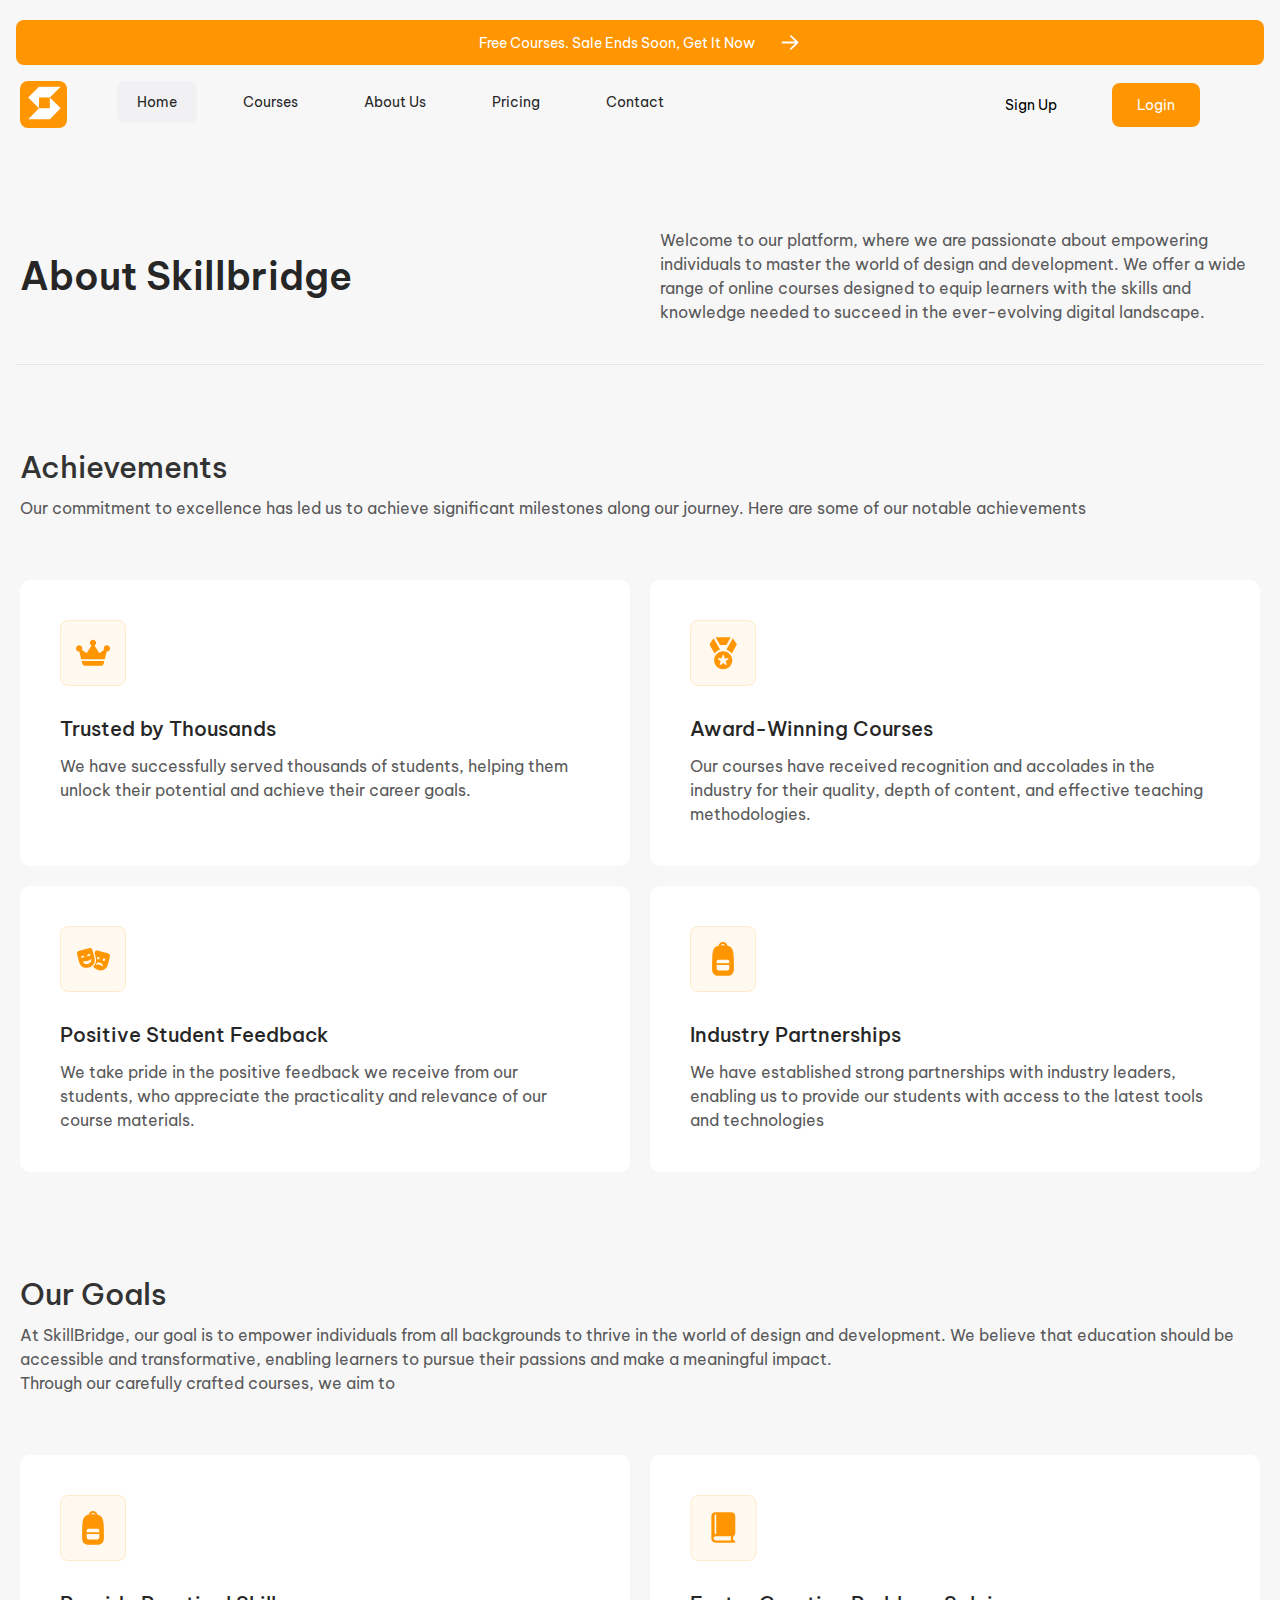
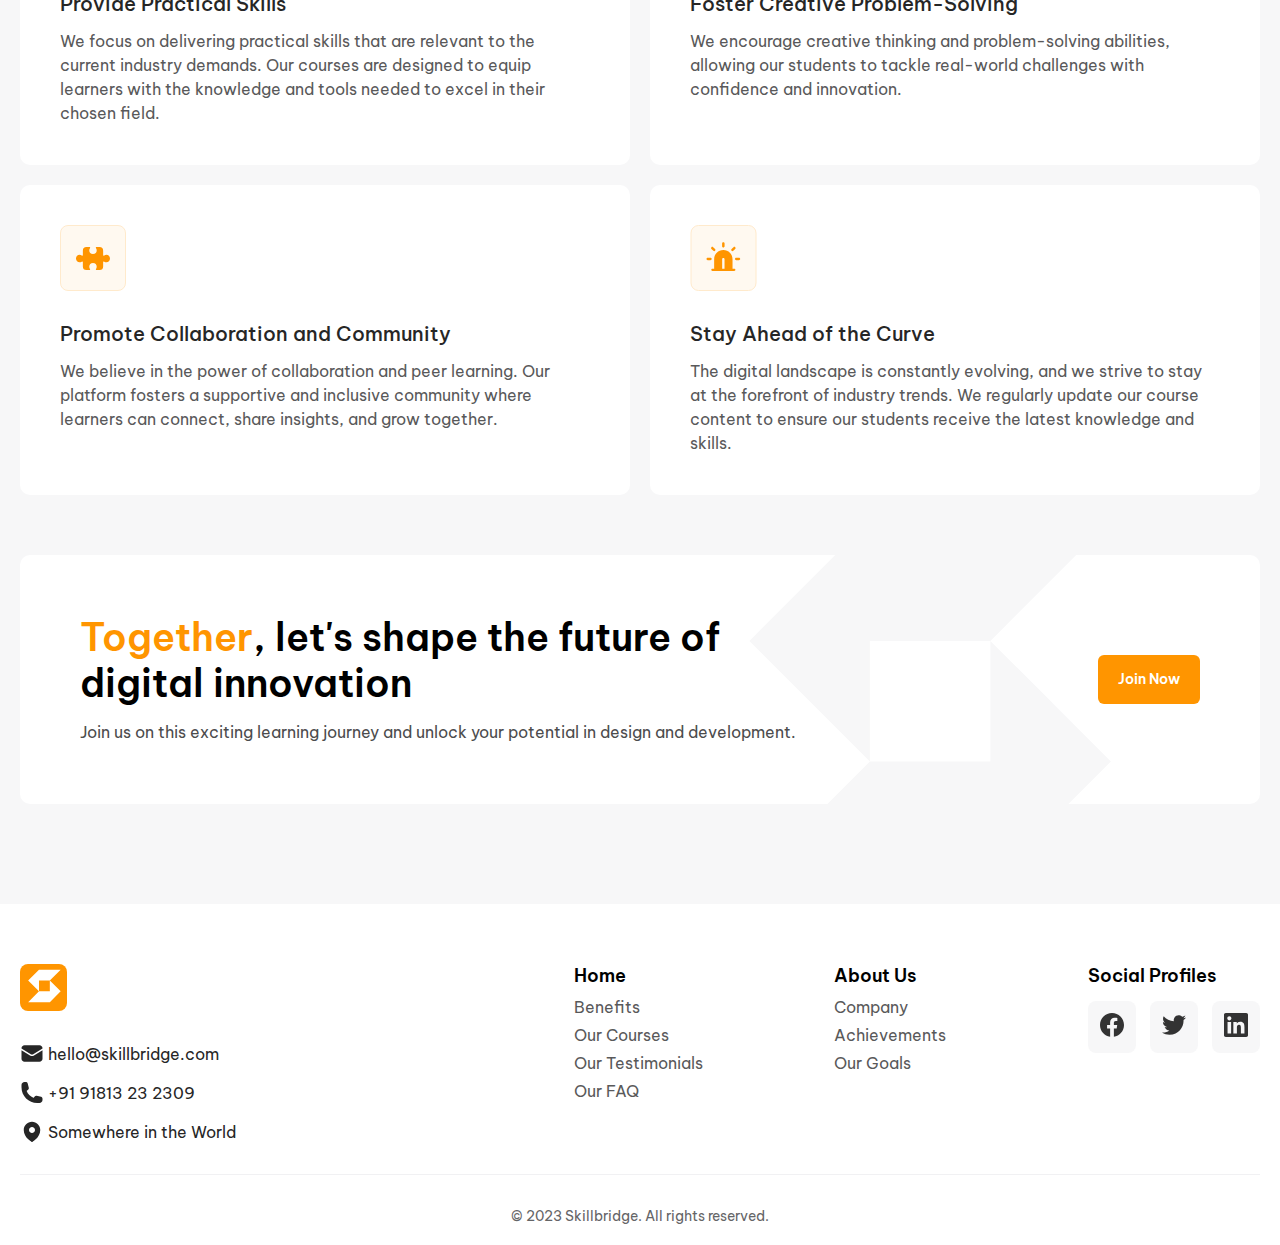
==== Group-A/about.html @ 9bb501bb "About page completed" ====
<!DOCTYPE html>
<html lang="en">

<head>
  <meta charset="UTF-8" />
  <meta http-equiv="X-UA-Compatible" content="IE=edge" />
  <meta name="viewport" content="width=device-width, initial-scale=1.0" />
  <link rel="stylesheet" href="./about.css" />
  <link rel="preconnect" href="https://fonts.googleapis.com" />
  <link rel="preconnect" href="https://fonts.gstatic.com" crossorigin />
  <link
    href="https://fonts.googleapis.com/css2?family=Be+Vietnam+Pro:ital,wght@0,100;0,200;0,300;0,400;0,500;0,600;0,700;0,800;0,900;1,100;1,200;1,300;1,400;1,500;1,600;1,700;1,800;1,900&display=swap"
    rel="stylesheet" />
  <title>Git-Group-A</title>
</head>

<body>
  <div class="sale-wrapper">
    <a href="#">
      <span>Free Courses. Sale Ends Soon, Get It Now</span>
      <img src="./assets/icons/header-arrow.svg" alt="arrow icon" />
    </a>
  </div>
  <header>
    <div class="container">
      <div class="header">
        <div class="left-side">
          <div class="logo">
            <a href="#">
              <img src="./assets/icons/logo.svg" alt="logo" />
            </a>
          </div>

          <nav>
            <ul>
              <li class="active">
                <a href="./index.html">
                  <span>Home</span>
                </a>
              </li>
              <li>
                <a href="./courses.html">
                  <span>Courses</span>
                </a>
              </li>
              <li>
                <a href="./about.html">
                  <span>About Us</span>
                </a>
              </li>
              <li>
                <a href="./pricing.html">
                  <span>Pricing</span>
                </a>
              </li>
              <li>
                <a href="#">
                  <span>Contact</span>
                </a>
              </li>
            </ul>
          </nav>

        </div>

        <div class="right-side">
          <a href="./signup.html">
            Sign Up
          </a>
          <a href="./login.html">
            Login
          </a>
          <div class="burger-menu">
            <div class="bar"></div>
            <div class="bar"></div>
            <div class="bar"></div>
          </div>
        </div>
      </div>
    </div>
  </header>
  <main>
    <div class="container">
      <div class="main-about">
        <h2>About Skillbridge</h2>
        <p>Welcome to our platform, where we are passionate
          about
          empowering individuals to master the world of design
          and development. We offer a wide range of online courses designed to equip learners with the skills and
          knowledge needed to succeed in the ever-evolving digital landscape.</p>
      </div>
    </div>
    <div class="line"></div>
    <div class="container">
      <div class="main-achieve">
        <div class="achieve-info">
          <h2>Achievements</h2>
          <p>Our commitment to excellence has led us to
            achieve significant milestones along our journey.
            Here are some of
            our notable achievements</p>
        </div>
        <div class="achieve-items">
          <div class="item">
            <img src="./assets/icons/crown.svg" alt="crown">
            <h4>Trusted by Thousands</h4>
            <p>We have successfully served thousands of students, helping them unlock their potential and achieve their
              career goals.
            </p>
          </div>
          <div class="item">
            <img src="./assets/icons/medal.svg" alt="medal">
            <h4>Award-Winning Courses</h4>
            <p>Our courses have received recognition and accolades in the industry for their quality, depth of content,
              and effective teaching methodologies.
            </p>
          </div>
          <div class="item">
            <img src="./assets/icons/mask.svg" alt="mask">
            <h4>Positive Student Feedback</h4>
            <p>We take pride in the positive feedback we receive from our students, who appreciate the practicality and
              relevance of our course materials.
            </p>
          </div>
          <div class="item">
            <img src="./assets/icons/pack.svg" alt="pack">
            <h4>Industry Partnerships</h4>
            <p>We have established strong partnerships with industry leaders, enabling us to provide our students with
              access to the latest tools and technologies
            </p>
          </div>
        </div>
      </div>
      <div class="main-goals">
        <div class="goals-info">
          <h2>Our Goals</h2>
          <p>At SkillBridge, our goal is to empower individuals from all backgrounds to thrive in the world of design
            and development. We believe that education should be accessible and transformative, enabling learners to
            pursue their passions and make a meaningful impact. <br>
            Through our carefully crafted courses, we aim to</p>
        </div>
        <div class="goals-items">
          <div class="item">
            <img src="./assets/icons/pack.svg" alt="pack">
            <h4>Provide Practical Skills</h4>
            <p>We focus on delivering practical skills that are relevant to the current industry demands. Our courses
              are designed to equip learners with the knowledge and tools needed to excel in their chosen field.
            </p>
          </div>
          <div class="item">
            <img src="./assets/icons/book.svg" alt="book">
            <h4>Foster Creative Problem-Solving</h4>
            <p>We encourage creative thinking and problem-solving abilities, allowing our students to tackle real-world
              challenges with confidence and innovation.
            </p>
          </div>
          <div class="item">
            <img src="./assets/icons/puzzle.svg" alt="puzzle">
            <h4>Promote Collaboration and Community</h4>
            <p>We believe in the power of collaboration and peer learning. Our platform fosters a supportive and
              inclusive community where learners can connect, share insights, and grow together.
            </p>
          </div>
          <div class="item">
            <img src="./assets/icons/beacon.svg" alt="beacon">
            <h4>Stay Ahead of the Curve</h4>
            <p>The digital landscape is constantly evolving, and we strive to stay at the forefront of industry trends.
              We regularly update our course content to ensure our students receive the latest knowledge and skills.
            </p>
          </div>
        </div>
        <div class="goals-footer">
          <div class="goals-footer-text">
            <h4><span>Together</span>, let's shape the future of digital innovation</h4>
            <p>Join us on this exciting learning journey and unlock your potential in design and development.</p>
          </div>
          <img src="./assets/icons/goalsFooter.svg" alt="goalsFooter">
          <button>Join Now</button>
        </div>
      </div>
    </div>
  </main>
  <footer>
    <div class="container">
      <div class="top-side">
        <div class="left-side">
          <div class="logo">
            <a href="#">
              <img src="./assets/icons/logo.svg" alt="logo" />
            </a>
          </div>

          <div class="text-container">
            <div class="wrapper">
              <a href="#">
                <img src="./assets/icons/footer-mail-icon.svg" alt="footer mail">
                <p>hello@skillbridge.com</p>
              </a>
            </div>
            <div class="wrapper">
              <a href="#" class="flex gap-[6px]">
                <img src="./assets/icons/footer-phone-icon.svg" alt="footer phone">
                <p>+91 91813 23 2309</p>
              </a>
            </div>
            <div class="wrapper">
              <a href="#">
                <img src="./assets/icons/footer-location-icon.svg" alt="footer location">
                <p>Somewhere in the World</p>
              </a>
            </div>
          </div>

        </div>

        <div class="right-side">
          <div class="info-wrapper">
            <div class="wrapper">
              <h4>Home</h4>
              <ul>
                <li>
                  <a href="#">
                    <span>Benefits</span>
                  </a>
                </li>
                <li>
                  <a href="#">
                    <span>Our Courses</span>
                  </a>
                </li>
                <li>
                  <a href="#">
                    <span>Our Testimonials</span>
                  </a>
                </li>
                <li>
                  <a href="#">
                    <span>Our FAQ</span>
                  </a>
                </li>
              </ul>
            </div>
            <div class="wrapper">
              <h4>About Us</h4>
              <ul>
                <li>
                  <a href="#">
                    <span>Company</span>
                  </a>
                </li>
                <li>
                  <a href="#">
                    <span>Achievements</span>
                  </a>
                </li>
                <li>
                  <a href="#">
                    <span>Our Goals</span>
                  </a>
                </li>
              </ul>
            </div>
          </div>

          <div class="wrapper">
            <h4>Social Profiles</h4>
            <div class="social-wrapper">
              <a href="#">
                <div>
                  <img src="./assets/icons/footer-fb-icon.svg" alt="facebook icon">
                </div>
              </a>
              <a href="#">
                <div>
                  <img src="./assets/icons/footer-tw-icon.svg" alt="twitter icon">
                </div>
              </a>
              <a href="#">
                <div>
                  <img src="./assets/icons/footer-linkedin-icon.svg" alt="linkedin icon">
                </div>
              </a>
            </div>
          </div>
        </div>
      </div>

      <div class="line"></div>

      <div class="bottom-side">
        <span>© 2023 Skillbridge. All rights reserved.</span>
      </div>

    </div>
  </footer>
</body>

</html>
---- Group-A/about.css ----
* {
  margin: 0;
  padding: 0;
  box-sizing: border-box;
}

button {
  font-family: inherit;
  background: inherit;
}

a {
  text-decoration: none;
  color: inherit;
}

ul {
  list-style: none;
}

body {
  font-family: "Be Vietnam Pro", sans-serif;
  background-color: #f7f7f8;
  position: relative;
}

.container {
  max-width: 1596px;
  margin: 0 auto;
}

.sale-wrapper {
  background: #ff9500;
  padding: 14px;
  border-radius: 8px;
  max-width: 1860px;
  margin: 20px auto 0;
}

.sale-wrapper a {
  display: flex;
  gap: 23px;
  justify-content: center;
  align-items: center;
}

.sale-wrapper span {
  color: #fff;
  font-size: 18px;
  font-weight: 400;
}

/* sale-wrapper end */
/* header start */

header {
  z-index: 100;
  position: sticky;
  top: 0;
  background-color: #f7f7f8;
}

.header {
  display: flex;
  justify-content: space-between;
  padding: 20px 0 24px 0;
  align-items: center;
  margin-bottom: 80px;
  z-index: 2;
}

.header .left-side {
  display: flex;
  gap: 50px;
}

.logo {
  width: 47px;
  height: 47px;
  border-radius: 8px;
  background-color: #ff9500;
  display: flex;
  align-items: center;
  justify-content: center;
}

.logo img {
  width: 100%;
  height: 100%;
  object-fit: cover;
}

nav ul {
  display: flex;
  align-items: center;
  gap: 26px;
}

nav li {
  padding: 14px 24px;
  border-radius: 8px;
  font-size: 18px;
  font-weight: 400;
}

nav a {
  color: #262626;
}

.active {
  background-color: #f1f1f3;
}

.header .right-side {
  display: flex;
  gap: 30px;
}

.header .right-side a {
  border: 1px solid transparent;
  cursor: pointer;
  padding: 14px 34px;
  border-radius: 8px;
  font-size: 18px;
  font-weight: 400;
}

.header .right-side a:nth-child(2) {
  background-color: #ff9500;
  color: #fff;
}

.header .right-side a:active {
  scale: 0.99;
}

.burger-menu {
  display: flex;
  justify-content: center;
  flex-direction: column;
  gap: 5px;
  transform: rotate(180deg);
  cursor: pointer;
  z-index: 1;
  opacity: 0;
  visibility: hidden;
}

.burger-menu .bar {
  background-color: #000;
  width: 30px;
  height: 3px;
  border-radius: 5px;
}

.burger-menu .bar:nth-child(1) {
  width: 18px;
}

/* header end */
/* main start */

.main-about {
  margin: 0 auto;
  display: flex;
  justify-content: space-between;
  align-items: center;
  padding-bottom: 50px;
}

.main-about h2 {
  color: #262626;
  font-size: 48px;
  font-weight: 600;
  line-height: 150%;
}

.main-about p {
  width: 748px;
  color: #59595A;
  font-size: 18px;
  font-weight: 400;
  line-height: 150%;
}

main .line {
  background-color: #E4E4E7;
  height: 1px;
  max-width: calc(100% - 32px);
  margin: 0 auto;
  margin-bottom: 100px;
}

.achieve-info h2,
.goals-info h2 {
  color: #333;
  font-size: 48px;
  font-weight: 500;
  line-height: 150%;
  margin-bottom: 6px;
}

.achieve-info p,
.goals-info p {
  color: #59595A;
  font-size: 18px;
  font-weight: 400;
  line-height: 150%;
  margin-bottom: 80px;
}

.achieve-items,
.goals-items {
  display: grid;
  grid-template-columns: repeat(2, 783px);
  gap: 30px;
  margin-bottom: 177px;
}

.achieve-items .item,
.goals-items .item {
  padding: 50px;
  border-radius: 12px;
  background: white;
}

.achieve-items .item h4,
.goals-items .item h4 {
  margin: 30px 0 14px;
  color: #262626;
  font-size: 24px;
  font-weight: 500;
  line-height: 150%;
}

.achieve-items .item p,
.goals-items .item p {
  color: #59595A;
  font-size: 18px;
  font-weight: 400;
  line-height: 150%;
}

.goals-items {
  margin-bottom: 80px;
}

.goals-footer {
  background: white;
  display: flex;
  justify-content: space-between;
  align-items: center;
  border-radius: 12px;
  padding: 80px;
  margin-bottom: 150px;
  position: relative;
}

.goals-footer-text {
  z-index: 1;
}

.goals-footer-text h4 {
  font-size: 48px;
  font-weight: 600;
  line-height: 120%;
  margin-bottom: 20px;
  width: 1008px;
}

.goals-footer-text h4 span {
  color: #FF9500;
}

.goals-footer-text p {
  color: #4C4C4D;
  font-size: 18px;
  font-weight: 400;
  line-height: 150%;
}

.goals-footer img {
  position: absolute;
  top: 0;
  right: 14%;
}


.goals-footer button {
  height: fit-content;
  color: #FFF;
  font-size: 18px;
  font-weight: 600;
  line-height: 150%;
  padding: 18px 24px;
  border-radius: 8px;
  background: #FF9500;
  border: none;
  cursor: pointer;
}

/* main end */
/* footer start */

footer {
  background: #fff;
  bottom: 0;
  width: 100%;
}

footer .container {
  padding: 100px 0 30px 0;
  display: flex;
  flex-direction: column;
  gap: 50px;
}

footer .top-side {
  display: flex;
  justify-content: space-between;
}

footer .top-side .left-side {
  display: flex;
  flex-direction: column;
  gap: 40px;
}

footer .text-container {
  display: flex;
  flex-direction: column;
  gap: 20px;
  justify-content: center;
}

footer .text-container .wrapper a {
  display: flex;
  align-items: center;
  gap: 6px;
  font-size: 18px;
  color: #262626;
  font-weight: 400;
}

footer .top-side .right-side {
  display: flex;
  gap: 30px;
}

footer .top-side .right-side .info-wrapper {
  display: flex;
  gap: 30px;
}

footer .top-side .right-side .info-wrapper .wrapper {
  display: flex;
  flex-direction: column;
  gap: 14px;
  width: 250px;
}

footer .top-side .right-side .wrapper h4 {
  font-size: 20px;
  font-weight: 600;
}

footer .top-side .right-side .info-wrapper .wrapper ul {
  display: flex;
  flex-direction: column;
  gap: 8px;
  font-size: 18px;
  color: #59595a;
  font-weight: 400;
}

footer .top-side .right-side .wrapper .social-wrapper {
  display: flex;
  gap: 14px;
}

footer .top-side .right-side .wrapper .social-wrapper div {
  padding: 14px;
  background: #f7f7f8;
  border-radius: 8px;
  margin-top: 14px;
}

footer .line {
  background-color: #f1f1f3;
  width: 100%;
  height: 1px;
}

footer .bottom-side {
  text-align: center;
}

footer .bottom-side span {
  font-size: 18px;
  color: #656567;
  font-weight: 400;
}

/* footer end */

@media screen and (max-width: 1440px) {
  .container {
    max-width: 1280px;
    padding: 0 20px;
  }

  .sale-wrapper {
    margin: 20px 16px 0;
    padding: 10px;
    max-width: 1400px;
  }

  .sale-wrapper span {
    font-size: 14px;
  }

  header {
    position: sticky;
    top: 0;
    background-color: #f7f7f8;
  }

  .header {
    padding: 16px 0 20px 0;
    margin-bottom: 80px;
  }

  nav li {
    padding: 12px 20px;
    font-size: 14px;
  }

  .header .right-side a {
    padding: 12px 24px;
    font-size: 14px;
  }

  /* header end */
  /* main start */

  .main-about {
    padding-bottom: 40px;
  }

  .main-about h2 {
    font-size: 38px;
  }

  .main-about p {
    width: 600px;
    font-size: 16px
  }

  main .line {
    max-width: calc(100% - 32px);
    margin-bottom: 80px;
  }

  .achieve-info h2,
  .goals-info h2 {
    font-size: 30px;
  }

  .achieve-info p,
  .goals-info p {
    font-size: 16px;
    margin-bottom: 60px;
  }

  .achieve-items,
  .goals-items {
    grid-template-columns: repeat(2, 1fr);
    gap: 20px;
    margin-bottom: 100px;
  }

  .achieve-items .item,
  .goals-items .item {
    padding: 40px;
    border-radius: 10px;
  }

  .achieve-items .item h4,
  .goals-items .item h4 {
    margin: 24px 0 10px;
    font-size: 20px;
  }

  .achieve-items .item p,
  .goals-items .item p {
    font-size: 16px;
  }

  .goals-items {
    margin-bottom: 60px;
  }

  .goals-footer {
    border-radius: 10px;
    padding: 60px;
    margin-bottom: 100px;
  }

  .goals-footer-text {
    z-index: 1;
  }

  .goals-footer-text h4 {
    font-size: 38px;
    margin-bottom: 14px;
    width: 757px;
  }

  .goals-footer-text p {
    font-size: 16px;
  }

  .goals-footer img {
    top: -20px;
    right: 12%;
  }


  .goals-footer button {
    font-size: 14px;
    padding: 14px 20px;
    border-radius: 6px;
  }

  /* main end */
  /* footer start */

  footer .container {
    padding: 60px 20px 20px;
    gap: 30px;
  }

  footer .top-side .left-side {
    gap: 30px;
  }

  footer .text-container {
    gap: 14px;
  }

  footer .text-container .wrapper a {
    gap: 4px;
    font-size: 16px;
  }

  footer .top-side .right-side {
    gap: 24px;
  }

  footer .top-side .right-side .info-wrapper .wrapper {
    gap: 10px;
    width: 230px;
  }

  footer .top-side .right-side .wrapper h4 {
    font-size: 18px;
  }

  footer .top-side .right-side .info-wrapper .wrapper ul {
    font-size: 16px;
  }

  footer .top-side .right-side .wrapper .social-wrapper div {
    padding: 12px;
  }

  footer .bottom-side span {
    font-size: 14px;
  }
}

@media screen and (max-width: 1024px) {
  .container {
    max-width: calc(100%-32px);
    padding: 0 20px;
  }

  .sale-wrapper {
    padding: 10px 16px;
    max-width: calc(100%-32px);
    margin: 40px 16px 0;
  }

  .sale-wrapper a {
    justify-content: space-between;
  }

  .sale-wrapper span {
    font-size: 14px;
  }

  .header {
    padding: 14px 0;
    margin-bottom: 50px;
  }

  .header .left-side {
    gap: 0px;
  }

  .logo {
    width: 36px;
    height: 36px;
  }

  nav {
    display: none;
  }

  .header .right-side {
    gap: 20px;
  }

  .header .right-side a {
    padding: 12px 20px;
  }

  .burger-menu {
    opacity: 1;
    visibility: visible;
  }

  /* header end */
  /* main start */

  .main-about {
    margin: 0 auto;
    display: flex;
    flex-direction: column;
    justify-content: space-between;
    align-items: flex-start;
    padding-bottom: 30px;
  }

  .main-about h2 {
    font-size: 28px;
    margin-bottom: 16px;
  }

  .main-about p {
    width: 100%;
    font-size: 14px;
  }

  main .line {
    background-color: none;
    margin-bottom: 50px;
  }

  .achieve-info h2,
  .goals-info h2 {
    font-size: 24px;
  }

  .achieve-info p,
  .goals-info p {
    font-size: 14px;
    margin-bottom: 50px;
  }

  .achieve-items,
  .goals-items {
    grid-template-columns: repeat(1, 1fr);
    gap: 20px;
    margin-bottom: 50px;
  }

  .achieve-items .item,
  .goals-items .item {
    padding: 30px;
    border-radius: 10px;
  }

  .achieve-items .item h4,
  .goals-items .item h4 {
    margin: 24px 0 6px;
    font-size: 18px;
  }

  .achieve-items .item p,
  .goals-items .item p {
    font-size: 14px;
  }

  .goals-items {
    margin-bottom: 50px;
  }

  .goals-footer {
    display: flex;
    flex-direction: column;
    justify-content: space-between;
    align-items: flex-start;
    border-radius: 10px;
    padding: 30px;
    margin-bottom: 50px;
    overflow: hidden;
  }

  .goals-footer-text h4 {
    font-size: 28px;
    margin-bottom: 10px;
    width: 298px;
  }

  .goals-footer-text p {
    font-size: 14px;
    margin-bottom: 40px;
  }

  .goals-footer img {
    width: 235px;
    height: 235px;
    top: 186px;
    left: 45%;
  }

  .goals-footer button {
    font-size: 14px;
    padding: 14px 20px;
    border-radius: 6px;
  }


  /* main end */
  /* footer start */

  footer .container {
    padding: 50px 20px 24px;
    gap: 20px;
  }

  footer .top-side {
    display: flex;
    flex-direction: column;
  }

  footer .text-container {
    gap: 12px;
  }

  footer .text-container .wrapper a {
    gap: 12px;
    font-size: 15px;
  }

  footer .top-side .right-side {
    flex-direction: column;
  }

  footer .top-side .right-side .info-wrapper {
    margin-top: 24px;
    display: flex;
    gap: 30px;
  }

  footer .top-side .right-side .info-wrapper .wrapper:nth-child(1) {
    width: 128px;
  }

  footer .top-side .right-side .info-wrapper .wrapper:nth-child(2) {
    width: 205px;
  }

  footer .top-side .right-side .info-wrapper .wrapper ul {
    gap: 4px;
    font-size: 14px;
  }

  footer .top-side .right-side .wrapper .social-wrapper div {
    margin-top: 10px;
    padding: 12px;
  }

  footer .bottom-side span {
    font-size: 14px;
  }
}

@media (max-width: 1024px) and (min-width: 600px) {
  .achieve-items .item,
  .goals-items .item {
    text-align: center;
    padding: 30px 60px;
  }

  .goals-footer-text h4 {
    width: 100%;
  }

}
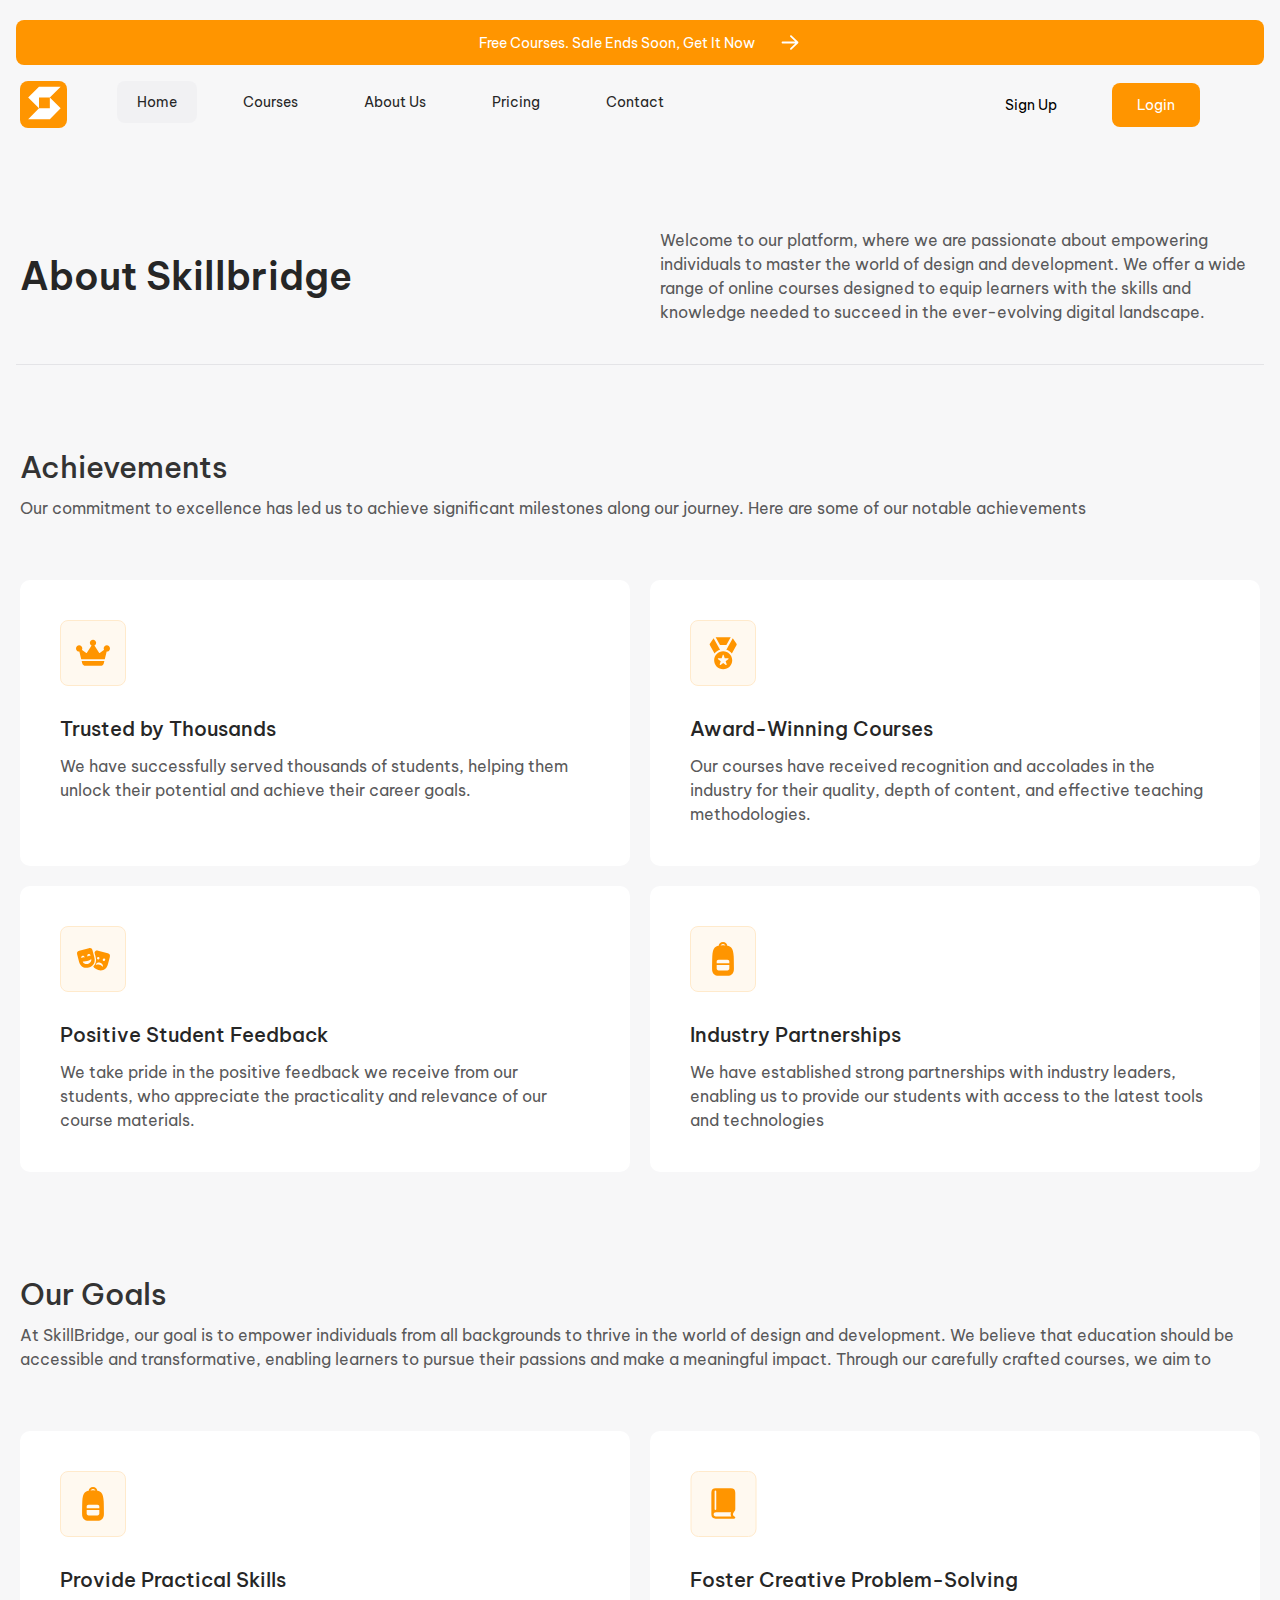
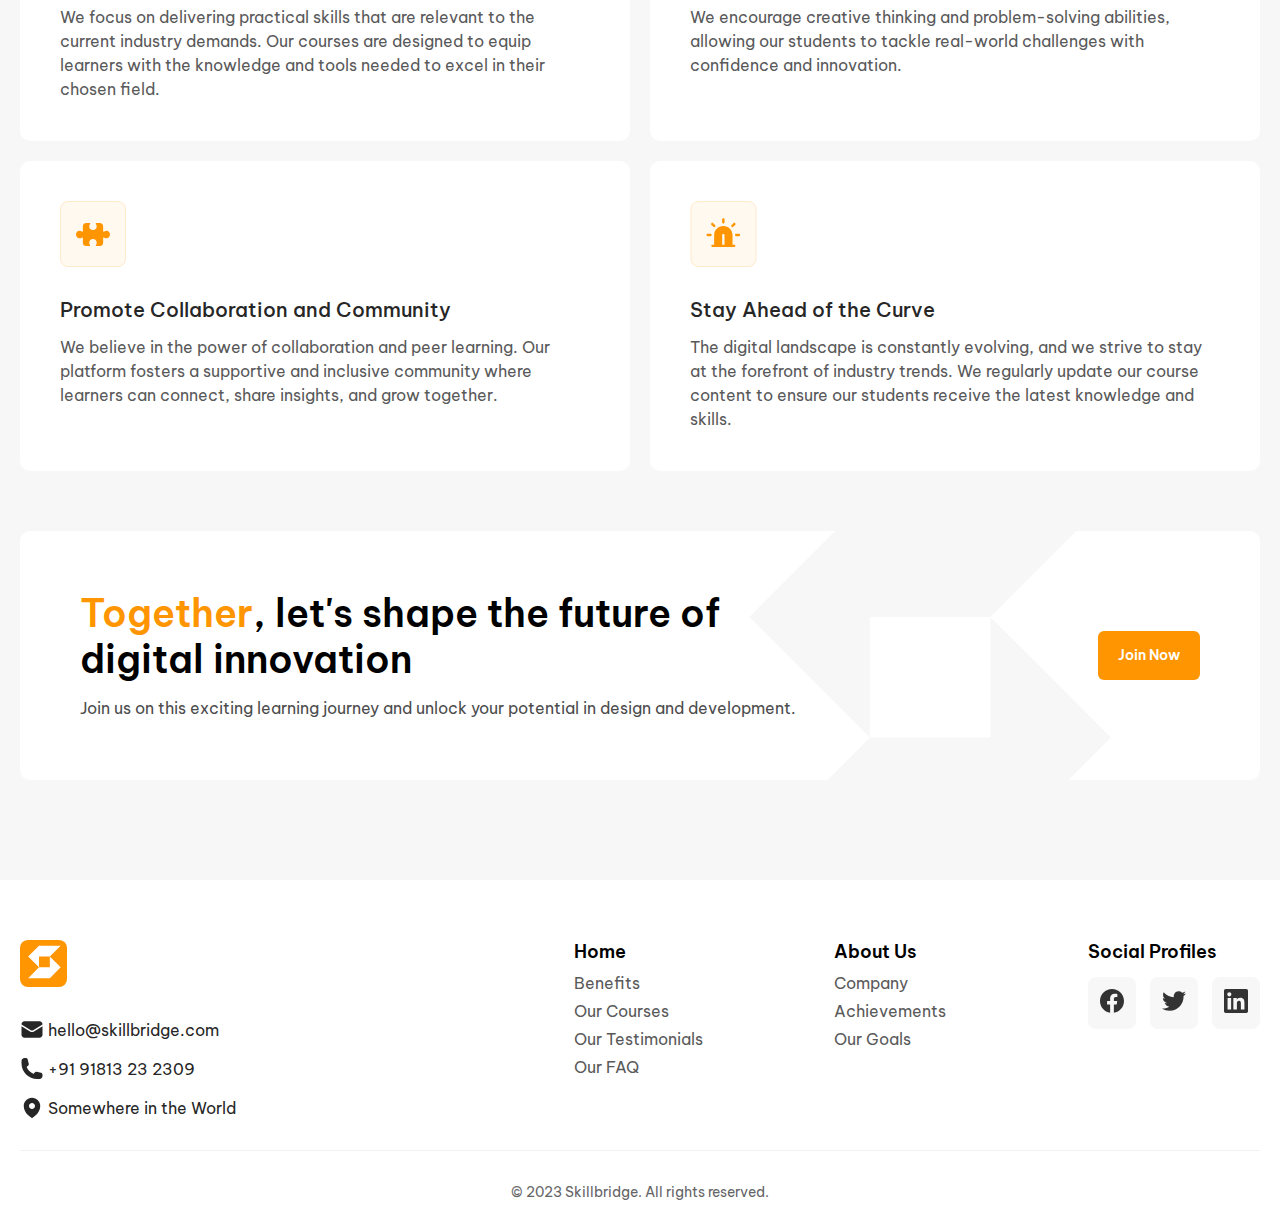
==== commit 036c1c8d: ".\.git\" ====
--- a/Group-A/about.html
+++ b/Group-A/about.html
@@ -136,7 +136,7 @@
           <h2>Our Goals</h2>
           <p>At SkillBridge, our goal is to empower individuals from all backgrounds to thrive in the world of design
             and development. We believe that education should be accessible and transformative, enabling learners to
-            pursue their passions and make a meaningful impact. <br>
+            pursue their passions and make a meaningful impact.
             Through our carefully crafted courses, we aim to</p>
         </div>
         <div class="goals-items">
--- a/Group-A/about.css
+++ b/Group-A/about.css
@@ -105,6 +105,11 @@
 
 nav a {
   color: #262626;
+  transition: all 0.3s;
+}
+
+nav a:hover{
+  color: #ff9500;
 }
 
 .active {
@@ -123,11 +128,22 @@
   border-radius: 8px;
   font-size: 18px;
   font-weight: 400;
+  transition: all 0.3s;
+}
+
+.header .right-side a:nth-child(1):hover{
+  color: #ff9500;
 }
 
 .header .right-side a:nth-child(2) {
   background-color: #ff9500;
   color: #fff;
+}
+
+.header .right-side a:nth-child(2):hover{
+  color: #ff9500;
+  border: 1px solid #ff9500;
+  background-color: inherit;
 }
 
 .header .right-side a:active {
@@ -285,7 +301,6 @@
   right: 14%;
 }
 
-
 .goals-footer button {
   height: fit-content;
   color: #FFF;
@@ -297,6 +312,13 @@
   background: #FF9500;
   border: none;
   cursor: pointer;
+  transition: all 0.3s;
+}
+
+.goals-footer button:hover{
+  color: #ff9500;
+  border: 1px solid #ff9500;
+  background-color: inherit;
 }
 
 /* main end */
@@ -798,4 +820,8 @@
     width: 100%;
   }
 
+  .goals-footer img{
+    top: 100px;
+    left: 45%;
+  }
 }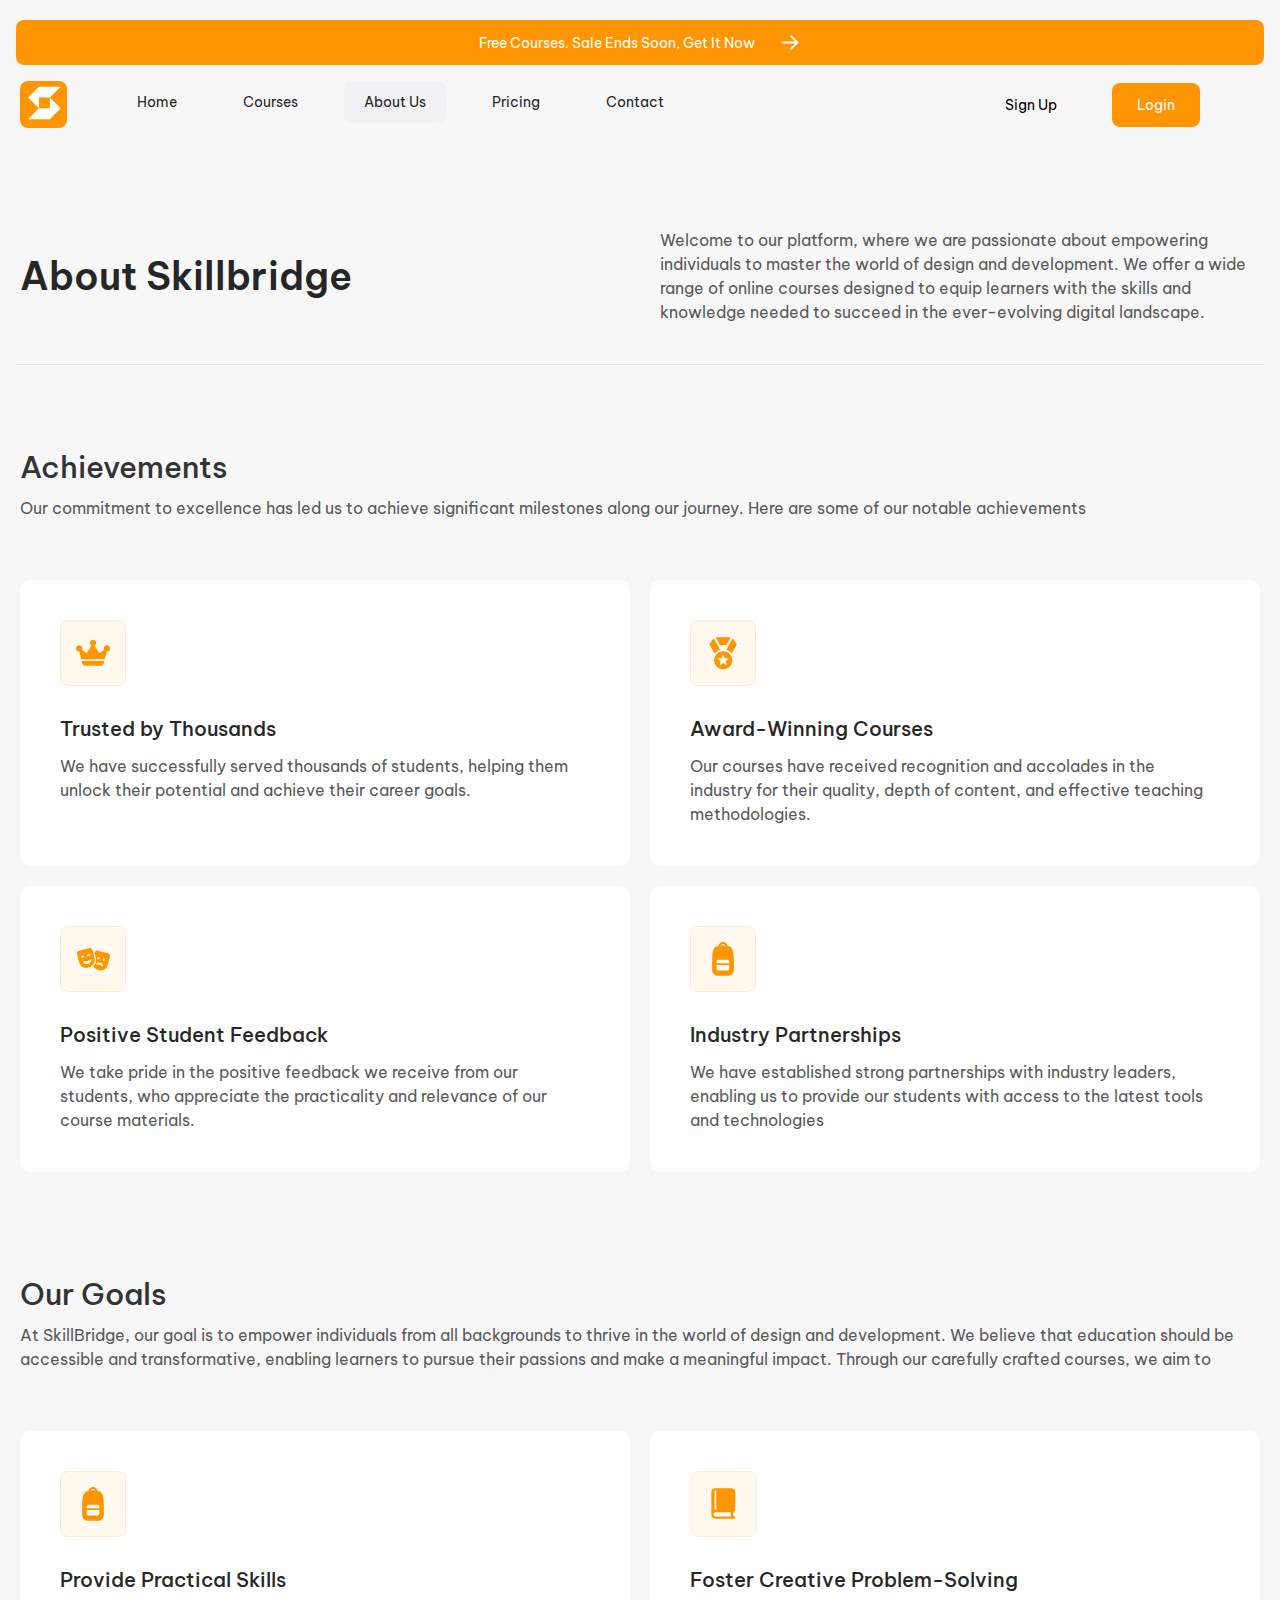
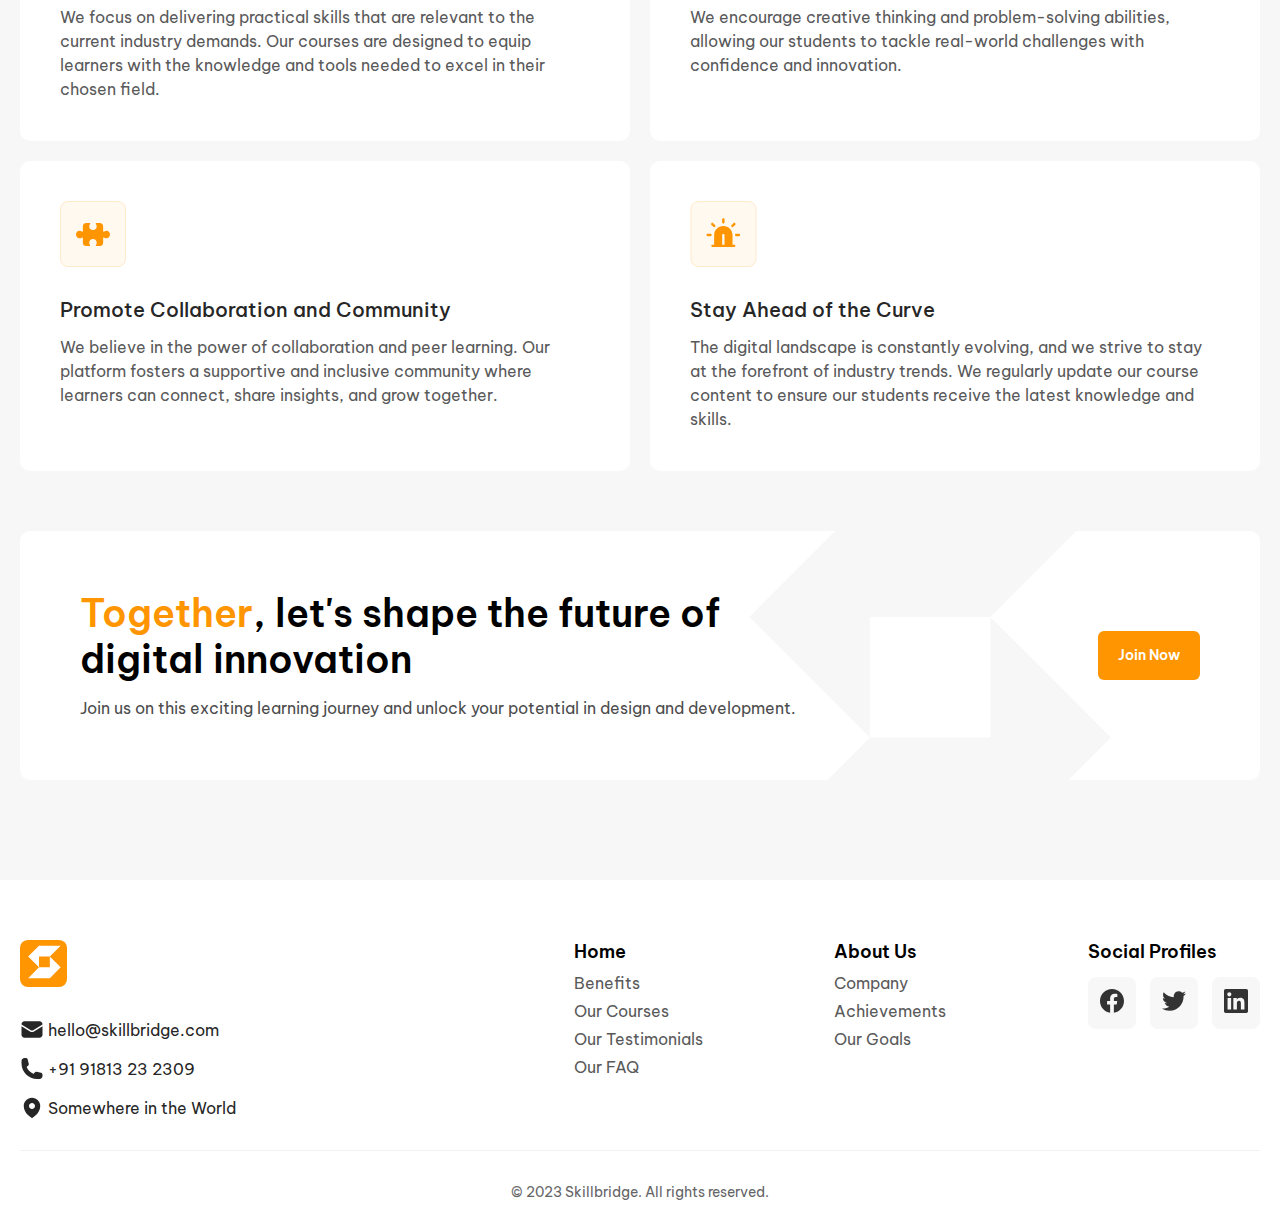
==== commit 64a4fb7a: "Ready to merge" ====
--- a/Group-A/about.html
+++ b/Group-A/about.html
@@ -33,7 +33,7 @@
 
           <nav>
             <ul>
-              <li class="active">
+              <li>
                 <a href="./index.html">
                   <span>Home</span>
                 </a>
@@ -43,7 +43,7 @@
                   <span>Courses</span>
                 </a>
               </li>
-              <li>
+              <li  class="active">
                 <a href="./about.html">
                   <span>About Us</span>
                 </a>
@@ -102,28 +102,28 @@
         </div>
         <div class="achieve-items">
           <div class="item">
-            <img src="./assets/icons/crown.svg" alt="crown">
+            <img src="./assets/icons/about-crown.svg" alt="crown">
             <h4>Trusted by Thousands</h4>
             <p>We have successfully served thousands of students, helping them unlock their potential and achieve their
               career goals.
             </p>
           </div>
           <div class="item">
-            <img src="./assets/icons/medal.svg" alt="medal">
+            <img src="./assets/icons/about-medal.svg" alt="medal">
             <h4>Award-Winning Courses</h4>
             <p>Our courses have received recognition and accolades in the industry for their quality, depth of content,
               and effective teaching methodologies.
             </p>
           </div>
           <div class="item">
-            <img src="./assets/icons/mask.svg" alt="mask">
+            <img src="./assets/icons/about-mask.svg" alt="mask">
             <h4>Positive Student Feedback</h4>
             <p>We take pride in the positive feedback we receive from our students, who appreciate the practicality and
               relevance of our course materials.
             </p>
           </div>
           <div class="item">
-            <img src="./assets/icons/pack.svg" alt="pack">
+            <img src="./assets/icons/about-pack.svg" alt="pack">
             <h4>Industry Partnerships</h4>
             <p>We have established strong partnerships with industry leaders, enabling us to provide our students with
               access to the latest tools and technologies
@@ -141,28 +141,28 @@
         </div>
         <div class="goals-items">
           <div class="item">
-            <img src="./assets/icons/pack.svg" alt="pack">
+            <img src="./assets/icons/about-pack.svg" alt="pack">
             <h4>Provide Practical Skills</h4>
             <p>We focus on delivering practical skills that are relevant to the current industry demands. Our courses
               are designed to equip learners with the knowledge and tools needed to excel in their chosen field.
             </p>
           </div>
           <div class="item">
-            <img src="./assets/icons/book.svg" alt="book">
+            <img src="./assets/icons/about-book.svg" alt="book">
             <h4>Foster Creative Problem-Solving</h4>
             <p>We encourage creative thinking and problem-solving abilities, allowing our students to tackle real-world
               challenges with confidence and innovation.
             </p>
           </div>
           <div class="item">
-            <img src="./assets/icons/puzzle.svg" alt="puzzle">
+            <img src="./assets/icons/about-puzzle.svg" alt="puzzle">
             <h4>Promote Collaboration and Community</h4>
             <p>We believe in the power of collaboration and peer learning. Our platform fosters a supportive and
               inclusive community where learners can connect, share insights, and grow together.
             </p>
           </div>
           <div class="item">
-            <img src="./assets/icons/beacon.svg" alt="beacon">
+            <img src="./assets/icons/about-beacon.svg" alt="beacon">
             <h4>Stay Ahead of the Curve</h4>
             <p>The digital landscape is constantly evolving, and we strive to stay at the forefront of industry trends.
               We regularly update our course content to ensure our students receive the latest knowledge and skills.
@@ -174,7 +174,7 @@
             <h4><span>Together</span>, let's shape the future of digital innovation</h4>
             <p>Join us on this exciting learning journey and unlock your potential in design and development.</p>
           </div>
-          <img src="./assets/icons/goalsFooter.svg" alt="goalsFooter">
+          <img src="./assets/icons/about-goalsFooter.svg" alt="goalsFooter">
           <button>Join Now</button>
         </div>
       </div>
--- a/Group-A/about.css
+++ b/Group-A/about.css
@@ -604,7 +604,7 @@
 @media screen and (max-width: 1024px) {
   .container {
     max-width: calc(100%-32px);
-    padding: 0 20px;
+    padding: 0 16px;
   }
 
   .sale-wrapper {
